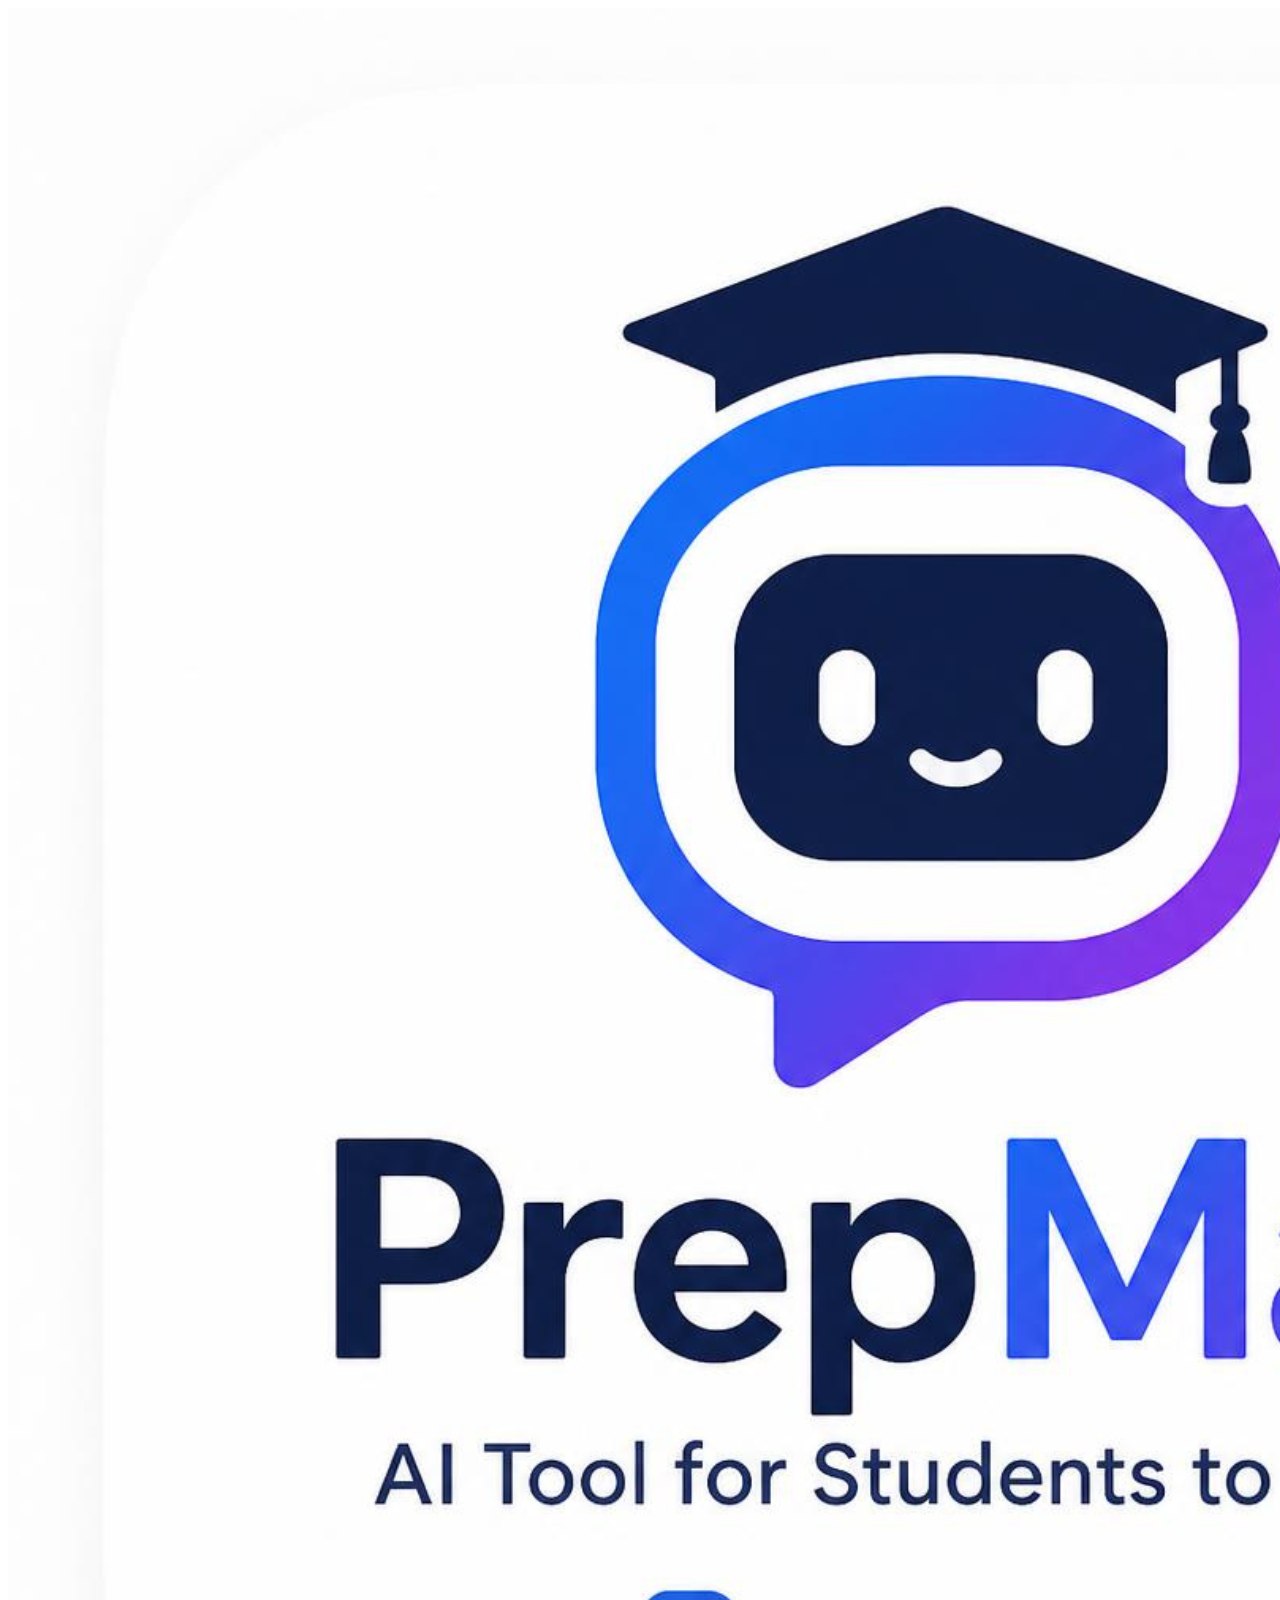
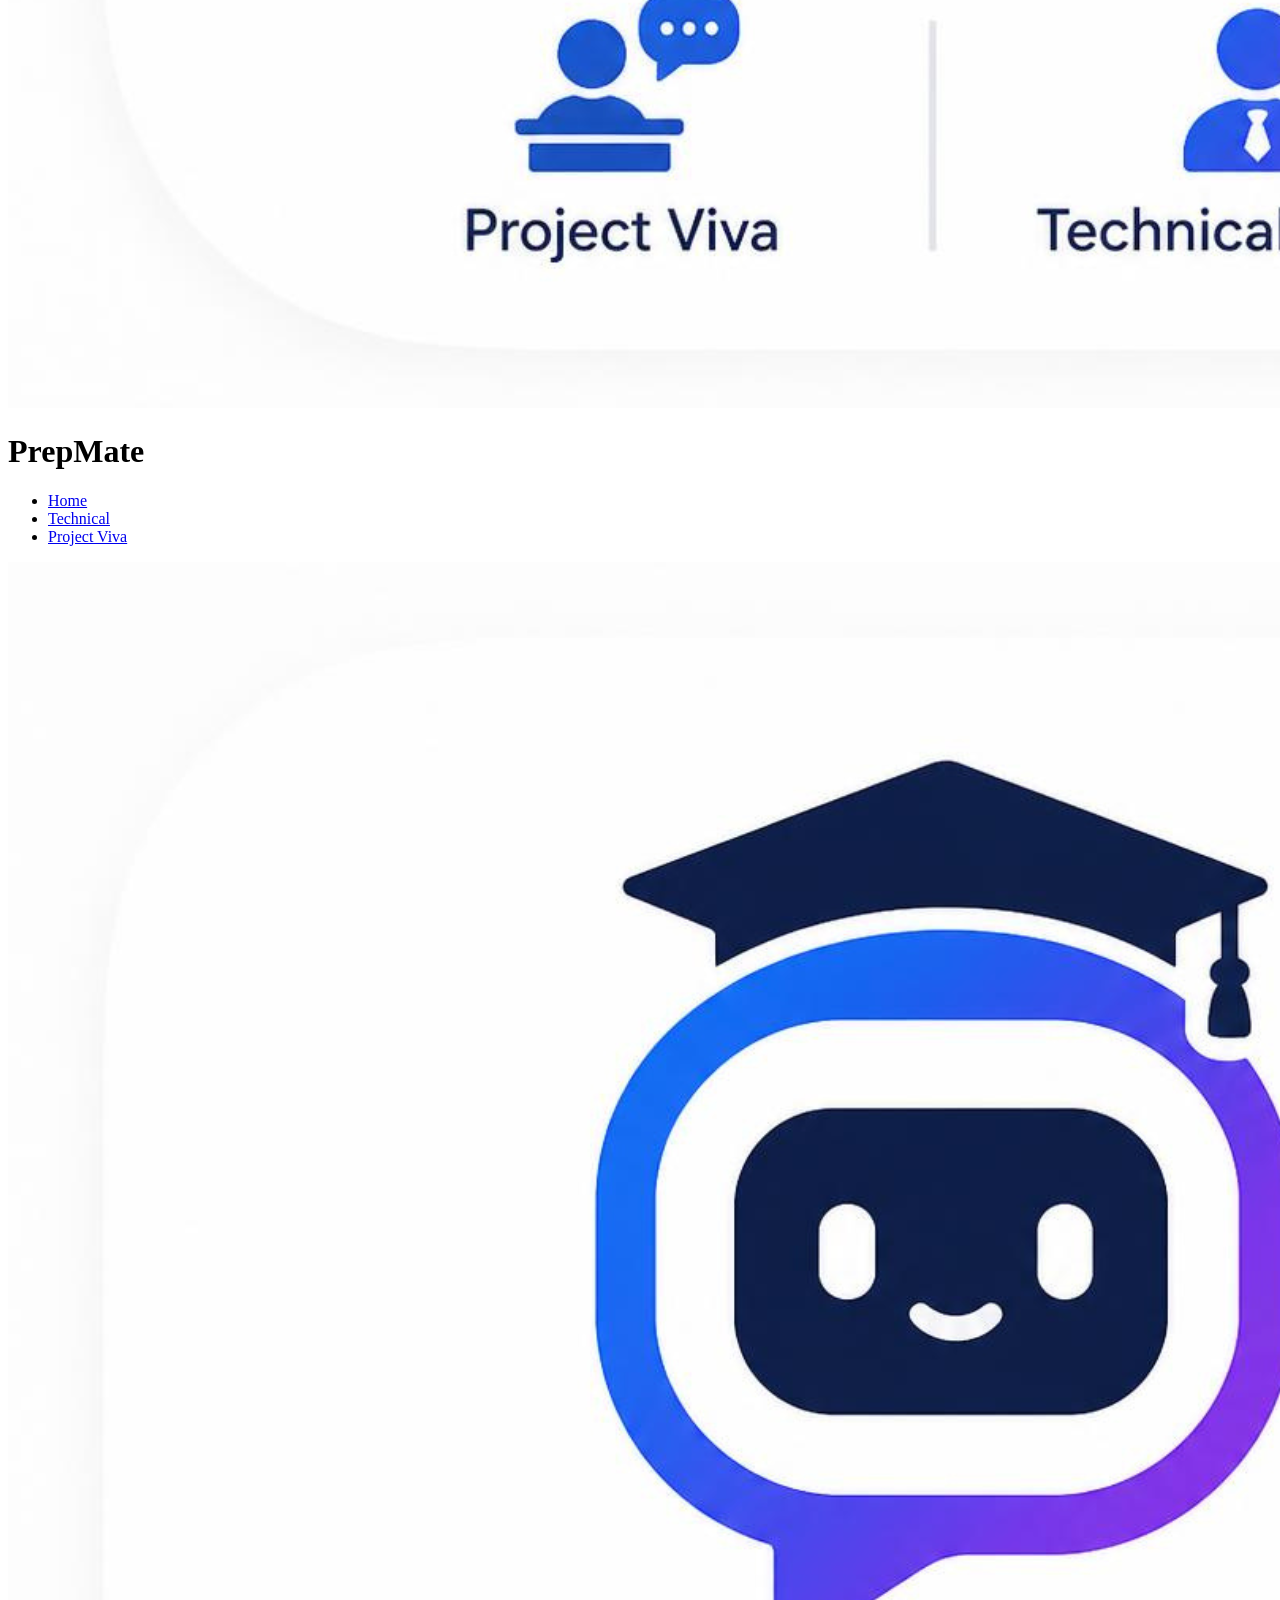
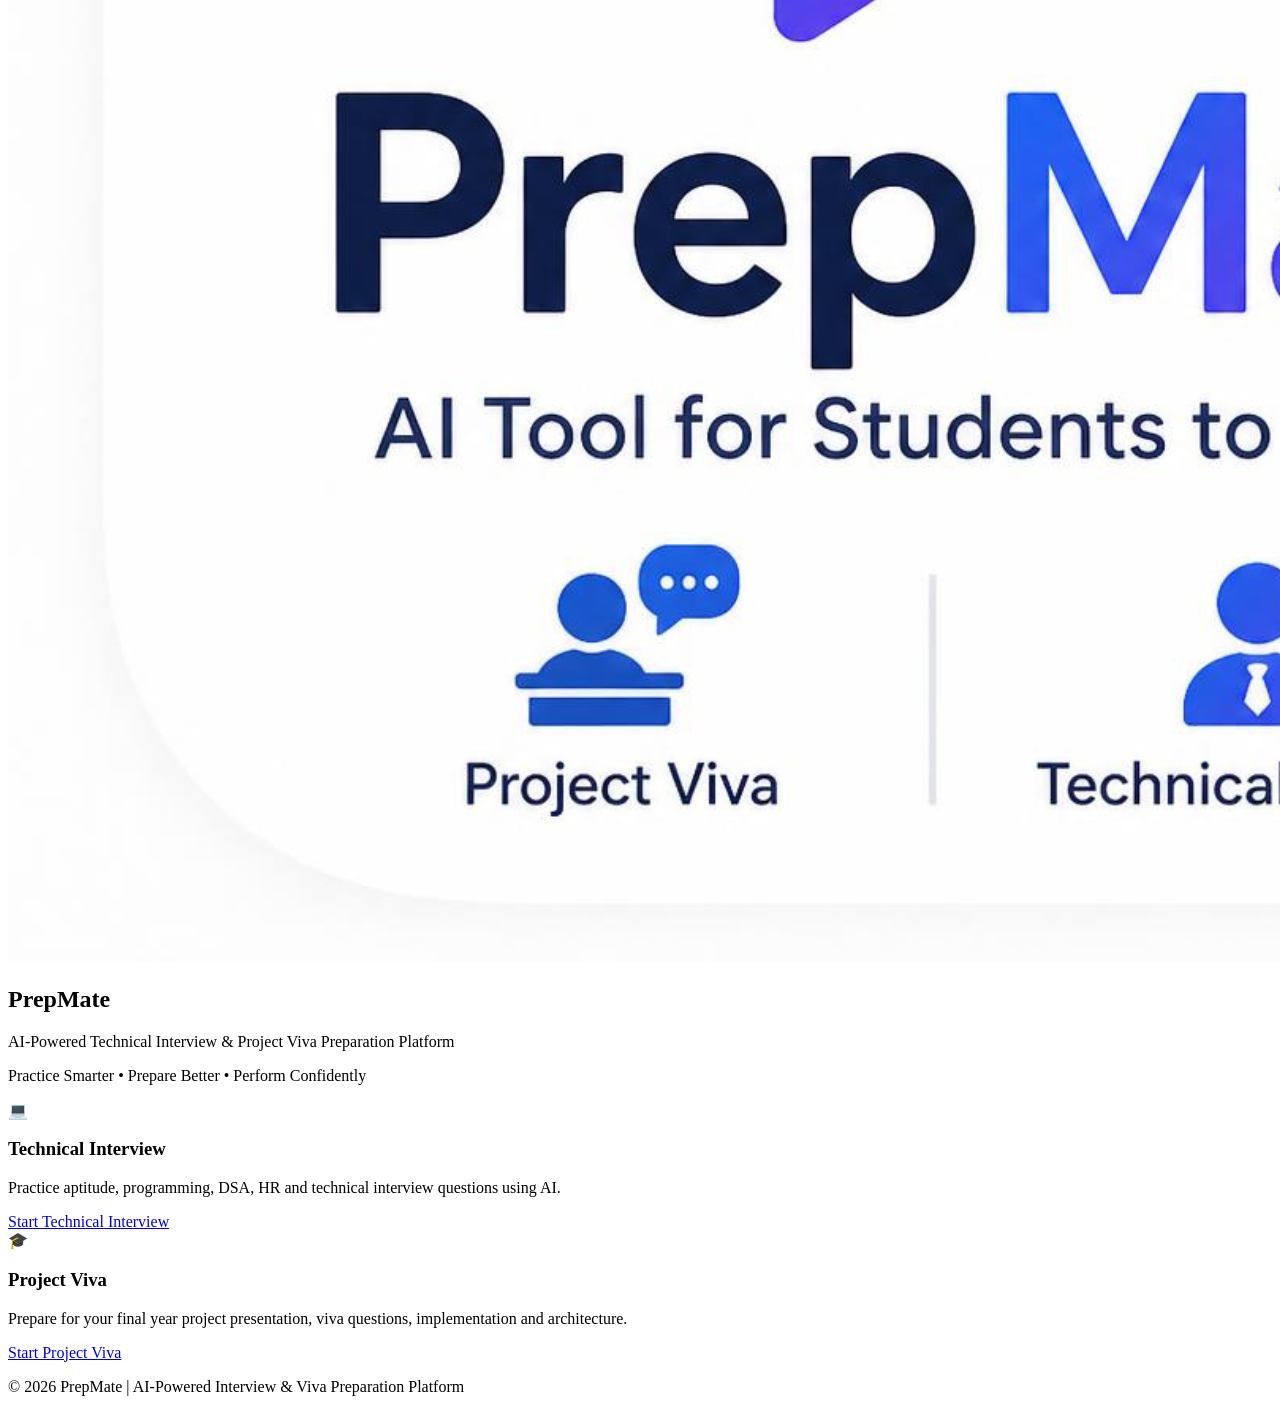
==== src/index.html @ fa94907d "Add files via upload" ====
<!DOCTYPE html>
<html lang="en">

<head>

    <meta charset="UTF-8">

    <meta name="viewport"
          content="width=device-width, initial-scale=1.0">

    <title>PrepMate | AI Interview Preparation</title>

    <!-- Google Font -->

    <link rel="preconnect"
          href="https://fonts.googleapis.com">

    <link rel="preconnect"
          href="https://fonts.gstatic.com"
          crossorigin>

    <link href="https://fonts.googleapis.com/css2?family=Poppins:wght@300;400;500;600;700&display=swap"
          rel="stylesheet">


    <!-- CSS -->

    <link rel="stylesheet" href="css/home.css">


</head>

<body>



    <!-- ===========================================
                    NAVIGATION BAR
    ============================================ -->

    <header class="navbar">

        <div class="brand">

            <img src="../images/Prepmate_logo.png"
                 alt="PrepMate Logo"
                 class="logo">

            <h1>

                PrepMate

            </h1>

        </div>



        <nav>

            <ul>

                <li>

                    <a href="index.html"
                       class="active">

                        Home

                    </a>

                </li>

                <li>

                    <a href="technical.html">

                        Technical

                    </a>

                </li>

                <li>

                    <a href="viva.html">

                        Project Viva

                    </a>

                </li>

            </ul>

        </nav>

    </header>



    <!-- ===========================================
                    HERO SECTION
    ============================================ -->

    <main class="hero">

        <section class="hero-content">



            <!-- Logo + Name -->

            <div class="title-row">

                <img src="../images/Prepmate_logo.png"
                     alt="PrepMate Logo"
                     class="hero-logo">

                <h2>

                    PrepMate

                </h2>

            </div>



            <!-- Description -->

            <p class="description">

                AI-Powered Technical Interview &
                Project Viva Preparation Platform

            </p>



            <p class="tagline">

                Practice Smarter • Prepare Better • Perform Confidently

            </p>
         <!-- ===========================================
                    MODE SELECTION CARDS
            ============================================ -->

            <section class="mode-selection">

                <!-- Technical Card -->

                <div class="mode-card technical-card">

                    <div class="mode-icon">

                        💻

                    </div>

                    <h3>

                        Technical Interview

                    </h3>

                    <p>

                        Practice aptitude, programming,
                        DSA, HR and technical interview
                        questions using AI.

                    </p>

                    <a href="technical.html"
                       class="mode-btn technical-btn">

                        Start Technical Interview

                    </a>

                </div>



                <!-- Project Viva Card -->

                <div class="mode-card viva-card">

                    <div class="mode-icon">

                        🎓

                    </div>

                    <h3>

                        Project Viva

                    </h3>

                    <p>

                        Prepare for your final year project
                        presentation, viva questions,
                        implementation and architecture.

                    </p>

                    <a href="viva.html"
                       class="mode-btn viva-btn">

                        Start Project Viva

                    </a>

                </div>

            </section>

        </section>

    </main>



    <!-- ===========================================
                    FOOTER
    ============================================ -->

    <footer>

        <p>

            © 2026 PrepMate |
            AI-Powered Interview & Viva Preparation Platform

        </p>

    </footer>



    <!-- ===========================================
                    JAVASCRIPT
    ============================================ -->

    <script src="js/config.js"></script>

    <script src="js/ui.js"></script>

    <script src="js/app.js"></script>

</body>

</html>
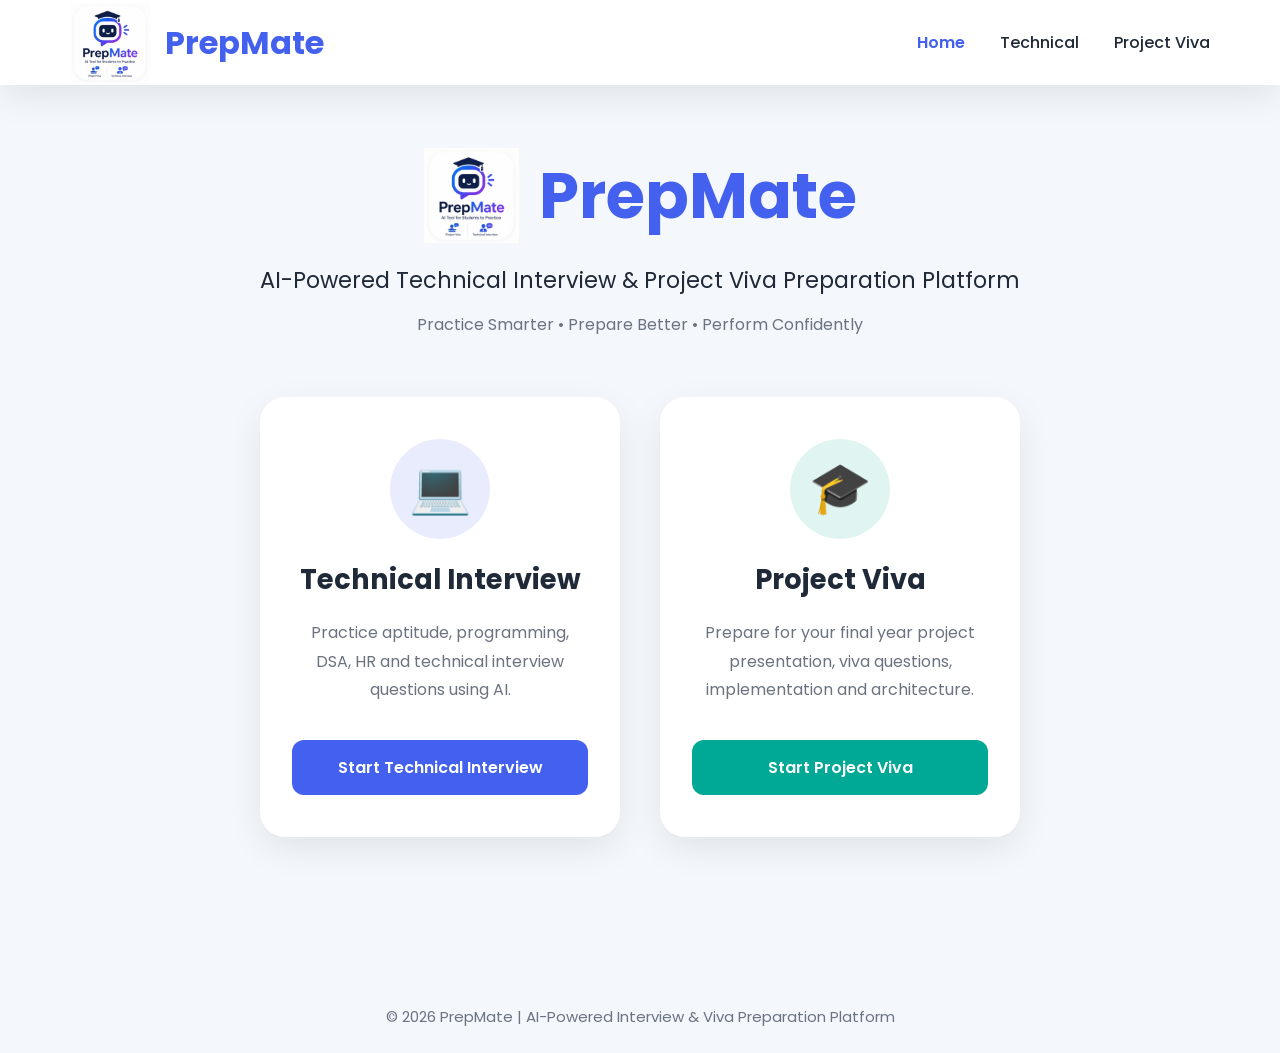
==== commit 08dba705: "index.html" ====
--- a/src/index.html
+++ b/src/index.html
@@ -42,7 +42,7 @@
 
         <div class="brand">
 
-            <img src="../images/Prepmate_logo.png"
+            <img src="../src/images/Prepmate_logo.png"
                  alt="PrepMate Logo"
                  class="logo">
 
@@ -113,7 +113,7 @@
 
             <div class="title-row">
 
-                <img src="../images/Prepmate_logo.png"
+                <img src="../src/images/Prepmate_logo.png"
                      alt="PrepMate Logo"
                      class="hero-logo">
 
@@ -254,4 +254,4 @@
 
 </body>
 
-</html>+</html>
--- a/src/css/home.css
+++ b/src/css/home.css
@@ -0,0 +1,643 @@
+/*============================================================
+
+                    PREPMATE
+            AI Interview Preparation Platform
+
+    File : style.css
+
+=============================================================*/
+
+
+/*==============================
+        GOOGLE FONT RESET
+==============================*/
+
+*{
+    margin:0;
+    padding:0;
+    box-sizing:border-box;
+}
+
+html{
+    scroll-behavior:smooth;
+}
+
+body{
+
+    font-family:'Poppins',sans-serif;
+
+    background:#F4F7FC;
+
+    color:#1F2937;
+
+    overflow-x:hidden;
+
+}
+
+
+
+/*==============================
+        COLOR VARIABLES
+==============================*/
+
+:root{
+
+    --technical:#4361EE;
+
+    --viva:#00A896;
+
+    --dark:#1F2937;
+
+    --gray:#6B7280;
+
+    --light:#F4F7FC;
+
+    --white:#FFFFFF;
+
+    --shadow:0 12px 35px rgba(0,0,0,.08);
+
+    --radius:18px;
+
+}
+
+
+
+/*==============================
+        NAVIGATION BAR
+==============================*/
+
+.navbar{
+
+    width:100%;
+
+    height:85px;
+
+    background:white;
+
+    display:flex;
+
+    justify-content:space-between;
+
+    align-items:center;
+
+    padding:0 70px;
+
+    box-shadow:var(--shadow);
+
+    position:sticky;
+
+    top:0;
+
+    z-index:1000;
+
+}
+
+
+
+/*==============================
+        BRAND
+==============================*/
+
+.brand{
+
+    display:flex;
+
+    align-items:center;
+
+    gap:15px;
+
+}
+
+
+
+.logo{
+
+    width:80px;
+
+    height:80px;
+
+    object-fit:contain;
+
+}
+
+
+
+.brand h1{
+
+    font-size:2rem;
+
+    color:var(--technical);
+
+    font-weight:700;
+
+}
+
+
+
+/*==============================
+        NAV LINKS
+==============================*/
+
+nav ul{
+
+    display:flex;
+
+    gap:35px;
+
+    list-style:none;
+
+}
+
+
+
+nav a{
+
+    text-decoration:none;
+
+    color:var(--dark);
+
+    font-size:16px;
+
+    font-weight:500;
+
+    transition:.3s;
+
+}
+
+
+
+nav a:hover{
+
+    color:var(--technical);
+
+}
+
+
+
+.active{
+
+    color:var(--technical);
+
+    font-weight:600;
+
+}
+
+
+
+/*==============================
+        HERO SECTION
+==============================*/
+
+.hero{
+
+    min-height:calc(100vh - 85px);
+
+    display:flex;
+
+    justify-content:center;
+
+    align-items:center;
+
+    padding:40px;
+
+}
+
+
+
+/*==============================
+        MAIN CONTENT
+==============================*/
+
+.hero-content{
+
+    width:100%;
+
+    max-width:1200px;
+
+    text-align:center;
+
+}
+
+
+
+/*==============================
+        TITLE ROW
+==============================*/
+
+.title-row{
+
+    display:flex;
+
+    justify-content:center;
+
+    align-items:center;
+
+    gap:20px;
+
+    margin-bottom:20px;
+
+}
+
+
+
+.hero-logo{
+
+    width:95px;
+
+    height:95px;
+
+    object-fit:contain;
+
+}
+
+
+
+.title-row h2{
+
+    font-size:4rem;
+
+    color:var(--technical);
+
+    font-weight:700;
+
+}
+
+
+
+/*==============================
+        DESCRIPTION
+==============================*/
+
+.description{
+
+    font-size:1.4rem;
+
+    color:var(--dark);
+
+    margin-top:10px;
+
+}
+
+
+
+.tagline{
+
+    margin-top:15px;
+
+    color:var(--gray);
+
+    font-size:1rem;
+
+    margin-bottom:60px;
+
+}
+/*============================================================
+
+                    MODE SELECTION
+=============================================================*/
+
+.mode-selection{
+
+    display:flex;
+
+    justify-content:center;
+
+    align-items:stretch;
+
+    gap:40px;
+
+    flex-wrap:wrap;
+
+}
+
+
+
+/*============================================================
+
+                    MODE CARD
+=============================================================*/
+
+.mode-card{
+
+    background:var(--white);
+
+    width:360px;
+
+    min-height:420px;
+
+    border-radius:25px;
+
+    padding:40px 30px;
+
+    box-shadow:var(--shadow);
+
+    transition:0.35s ease;
+
+    display:flex;
+
+    flex-direction:column;
+
+    align-items:center;
+
+    justify-content:space-between;
+
+    cursor:pointer;
+
+    border:2px solid transparent;
+
+}
+
+
+
+.mode-card:hover{
+
+    transform:translateY(-10px);
+
+    box-shadow:0 18px 45px rgba(0,0,0,.15);
+
+}
+
+
+
+/*============================================================
+
+                    ICON
+=============================================================*/
+
+.mode-icon{
+
+    width:100px;
+
+    height:100px;
+
+    border-radius:50%;
+
+    display:flex;
+
+    justify-content:center;
+
+    align-items:center;
+
+    font-size:50px;
+
+    margin-bottom:20px;
+
+}
+
+
+
+/* Technical */
+
+.technical-card .mode-icon{
+
+    background:rgba(67,97,238,.12);
+
+    color:var(--technical);
+
+}
+
+
+
+/* Viva */
+
+.viva-card .mode-icon{
+
+    background:rgba(0,168,150,.12);
+
+    color:var(--viva);
+
+}
+
+
+
+/*============================================================
+
+                    CARD TITLE
+=============================================================*/
+
+.mode-card h3{
+
+    font-size:1.7rem;
+
+    margin-bottom:18px;
+
+    color:var(--dark);
+
+    text-align:center;
+
+}
+
+
+
+/*============================================================
+
+                    CARD DESCRIPTION
+=============================================================*/
+
+.mode-card p{
+
+    color:var(--gray);
+
+    text-align:center;
+
+    line-height:1.8;
+
+    margin-bottom:35px;
+
+}
+
+
+
+/*============================================================
+
+                    BUTTONS
+=============================================================*/
+
+.mode-btn{
+
+    width:100%;
+
+    padding:15px;
+
+    border-radius:12px;
+
+    color:white;
+
+    text-decoration:none;
+
+    text-align:center;
+
+    font-weight:600;
+
+    font-size:16px;
+
+    transition:.3s;
+
+}
+
+
+
+/* Technical Button */
+
+.technical-btn{
+
+    background:var(--technical);
+
+}
+
+
+
+.technical-btn:hover{
+
+    background:#3550d8;
+
+}
+
+
+
+/* Viva Button */
+
+.viva-btn{
+
+    background:var(--viva);
+
+}
+
+
+
+.viva-btn:hover{
+
+    background:#008d7d;
+
+}
+
+
+
+/*============================================================
+
+                CARD BORDER EFFECT
+=============================================================*/
+
+.technical-card:hover{
+
+    border-color:var(--technical);
+
+}
+
+
+
+.viva-card:hover{
+
+    border-color:var(--viva);
+
+}
+
+
+
+/*============================================================
+
+                    FOOTER
+=============================================================*/
+
+footer{
+
+    margin-top:80px;
+
+    padding:25px;
+
+    text-align:center;
+
+    color:var(--gray);
+
+    font-size:15px;
+
+}
+
+
+
+/*============================================================
+
+                SIMPLE FADE ANIMATION
+=============================================================*/
+
+@keyframes fadeUp{
+
+    from{
+
+        opacity:0;
+
+        transform:translateY(40px);
+
+    }
+
+    to{
+
+        opacity:1;
+
+        transform:translateY(0);
+
+    }
+
+}
+
+
+
+.hero-content{
+
+    animation:fadeUp 1s ease;
+
+}
+
+
+
+/*============================================================
+
+                SELECTION COLOR
+=============================================================*/
+
+::selection{
+
+    background:var(--technical);
+
+    color:white;
+
+}
+
+
+
+/*============================================================
+
+                CUSTOM SCROLLBAR
+=============================================================*/
+
+::-webkit-scrollbar{
+
+    width:10px;
+
+}
+
+
+
+::-webkit-scrollbar-track{
+
+    background:#ECECEC;
+
+}
+
+
+
+::-webkit-scrollbar-thumb{
+
+    background:var(--technical);
+
+    border-radius:20px;
+
+}
+
+
+
+::-webkit-scrollbar-thumb:hover{
+
+    background:#3550d8;
+
+}
